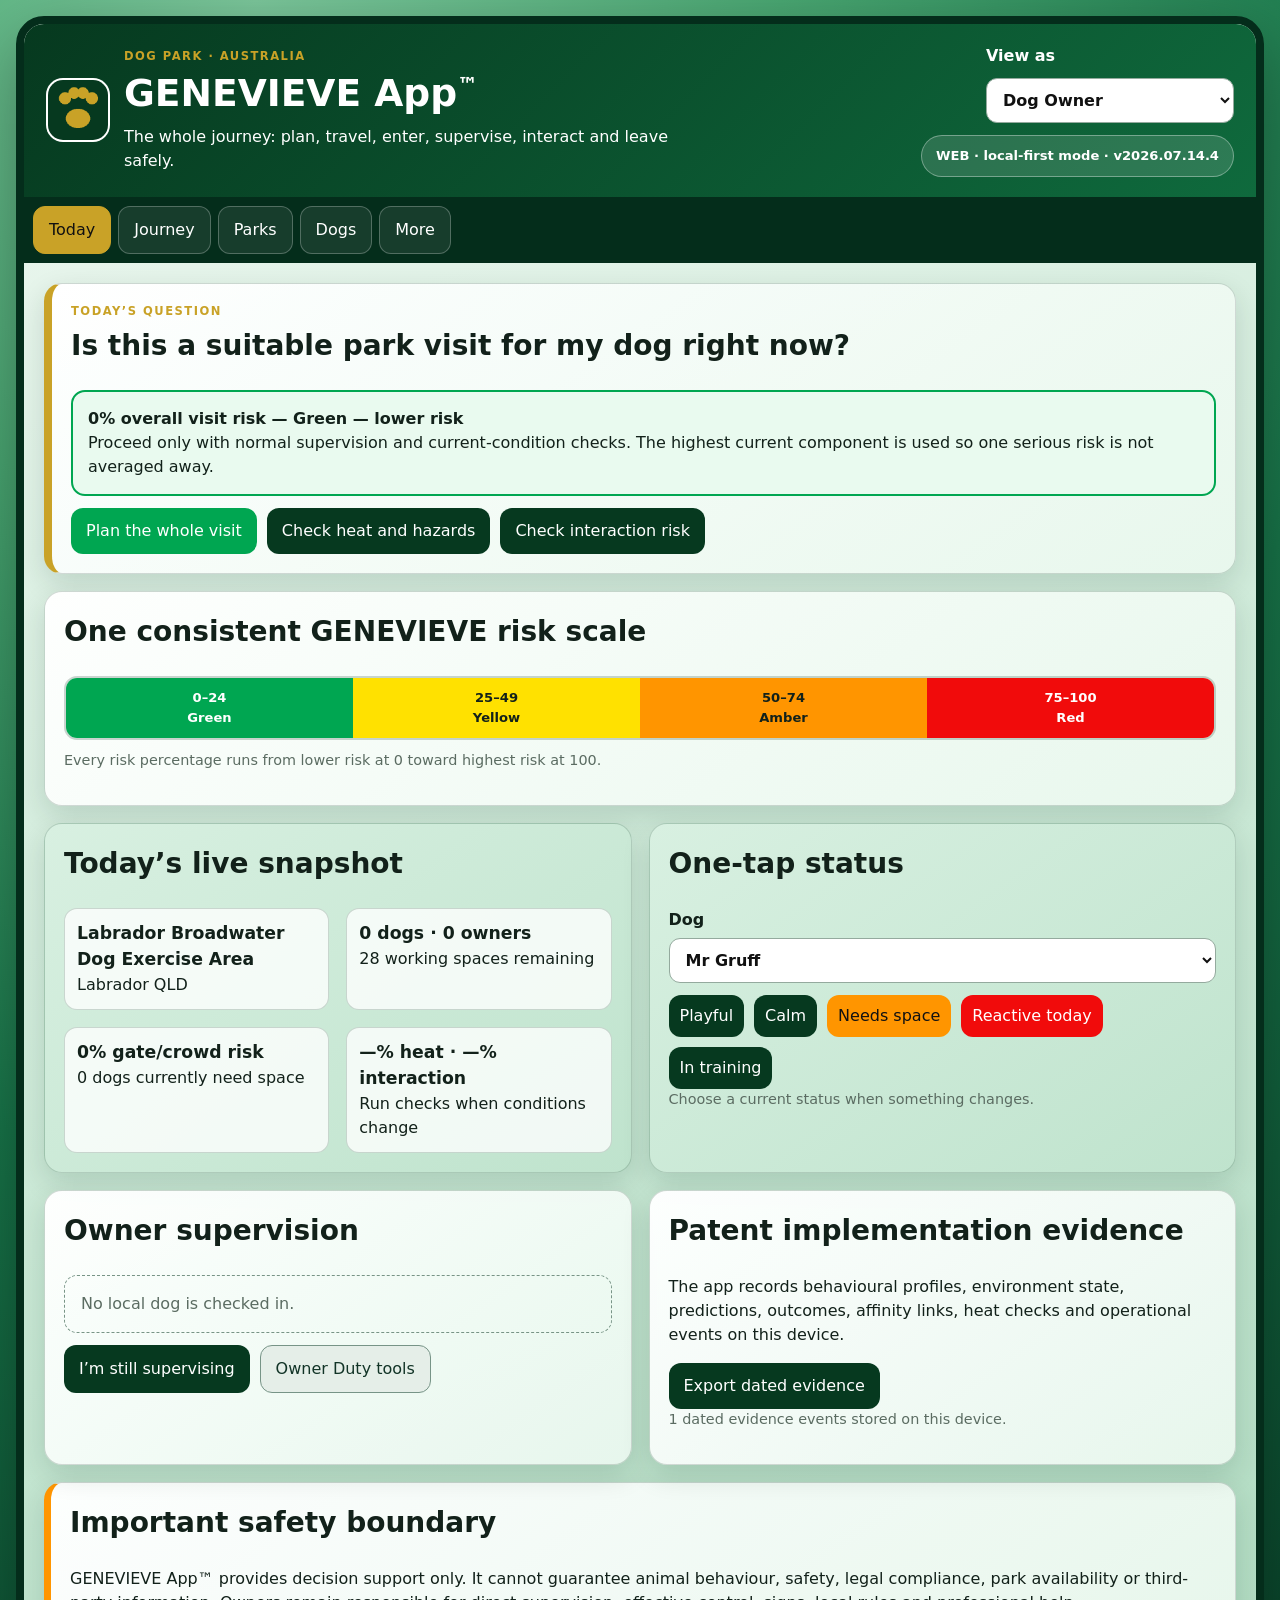
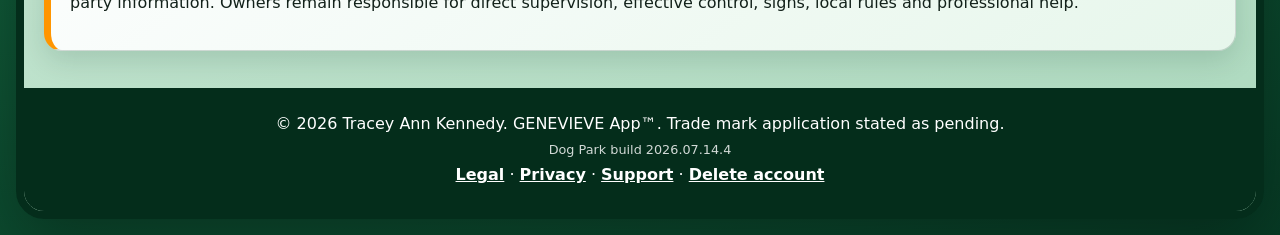
==== GENEVIEVE_DOG_PARK_READY_TO_DEPLOY_2026-07-14_V4/index.html @ f62b9184 "Add files via upload" ====
<!doctype html>
<html lang="en-AU">
<head>
  <meta charset="utf-8">
  <meta name="viewport" content="width=device-width,initial-scale=1,viewport-fit=cover">
  <meta name="theme-color" content="#06391f">
  <meta name="description" content="GENEVIEVE App™ Dog Park helps owners plan the whole park journey, manage dog profiles, assess heat and interaction risk, supervise visits, report hazards and access owner or park-operator tools.">
  <title>GENEVIEVE App™ Dog Park</title>
  <link rel="icon" href="./assets/app-icon-192.png">
  <link rel="apple-touch-icon" href="./assets/app-icon-192.png">
  <link rel="manifest" href="./manifest.webmanifest?v=20260714.4">
  <link rel="stylesheet" href="./styles.css?v=20260714.4">
  <script src="./config.js?v=20260714.4"></script>
  <script src="./logic.js?v=20260714.4"></script>
</head>
<body>
<a class="skip-link" href="#main">Skip to content</a>
<div class="app-shell">
  <header class="topbar">
    <div class="brand-row">
      <img src="./assets/app-icon-192.png" alt="Dog Park utility icon" class="app-icon">
      <div>
        <p class="eyebrow">DOG PARK · AUSTRALIA</p>
        <h1>GENEVIEVE App<span class="tm">™</span></h1>
        <p>The whole journey: plan, travel, enter, supervise, interact and leave safely.</p>
      </div>
    </div>
    <div class="header-tools">
      <label class="role-label">View as
        <select id="roleSelect" aria-label="Choose app role">
          <option value="owner">Dog Owner</option>
          <option value="visitor">Park Visitor</option>
          <option value="superintendent">Park Superintendent</option>
          <option value="responder">Authorised Responder</option>
          <option value="admin">System Administrator</option>
        </select>
      </label>
      <div id="modePill" class="status-pill">Loading deployment mode…</div>
    </div>
  </header>

  <nav class="main-tabs" aria-label="Main navigation">
    <button class="active" data-go="today" data-main="today">Today</button>
    <button data-go="before-leaving" data-main="journey">Journey</button>
    <button data-go="park-search" data-main="parks">Parks</button>
    <button data-go="dog-list" data-main="dogs">Dogs</button>
    <button data-go="more" data-main="more">More</button>
  </nav>

  <main id="main">
    <section id="today" class="screen active" data-group="today">
      <section class="hero card">
        <p class="eyebrow">TODAY’S QUESTION</p>
        <h2>Is this a suitable park visit for my dog right now?</h2>
        <div id="todayAnswer" class="answer yellow"><b>Checks needed.</b><br>Choose a dog and park, then run the heat and interaction checks.</div>
        <div class="button-row">
          <button data-go="before-leaving" class="primary">Plan the whole visit</button>
          <button data-go="heat-hazards">Check heat and hazards</button>
          <button data-go="compatibility">Check interaction risk</button>
        </div>
      </section>
      <section class="risk-scale card" aria-label="GENEVIEVE risk scale">
        <h2>One consistent GENEVIEVE risk scale</h2>
        <div class="risk-scale-bar"><span class="green">0–24<br><b>Green</b></span><span class="yellow">25–49<br><b>Yellow</b></span><span class="amber">50–74<br><b>Amber</b></span><span class="red">75–100<br><b>Red</b></span></div>
        <p class="muted">Every risk percentage runs from lower risk at 0 toward highest risk at 100.</p>
      </section>
      <section class="grid two">
        <article class="card field-panel"><h2>Today’s live snapshot</h2><div id="snapshot"></div></article>
        <article class="card field-panel"><h2>One-tap status</h2>
          <label>Dog <select id="quickDogSelect"></select></label>
          <div class="button-row compact">
            <button data-quick-status="playful">Playful</button><button data-quick-status="calm">Calm</button><button class="amber" data-quick-status="needs-space">Needs space</button><button class="danger" data-quick-status="reactive">Reactive today</button><button data-quick-status="training">In training</button>
          </div>
          <p id="quickStatusMessage" class="muted">Choose a current status when something changes.</p>
        </article>
      </section>
      <section class="grid two">
        <article class="card"><h2>Owner supervision</h2><div id="todayOwnerDuty"></div><div class="button-row"><button id="todayStillSupervising">I’m still supervising</button><button data-go="owner-duty" class="secondary">Owner Duty tools</button></div></article>
        <article class="card"><h2>Patent implementation evidence</h2><p>The app records behavioural profiles, environment state, predictions, outcomes, affinity links, heat checks and operational events on this device.</p><button id="exportEvidence">Export dated evidence</button><p id="evidenceCount" class="muted"></p></article>
      </section>
      <section class="card warning-card"><h2>Important safety boundary</h2><p>GENEVIEVE App™ provides decision support only. It cannot guarantee animal behaviour, safety, legal compliance, park availability or third-party information. Owners remain responsible for direct supervision, effective control, signs, local rules and professional help.</p></section>
    </section>

    <section id="before-leaving" class="screen" data-group="journey">
      <section class="hero card"><p class="eyebrow">JOURNEY · STEP 1</p><h2>Before leaving home</h2><p>Check the dog, weather, park requirements, documents and supplies before the trip begins.</p></section>
      <section class="grid two">
        <form id="departureForm" class="card field-panel">
          <h2>Today’s plan</h2>
          <label>Dog <select name="dog"></select></label><label>Destination <select name="park"></select></label>
          <label>Current temperament <select name="temperament"><option value="playful">Happy and playful</option><option value="calm">Calm / gentle play</option><option value="needs-space">Needs space</option><option value="reactive">Reactive today</option><option value="unwell">Tired or not feeling right</option></select></label>
          <fieldset><legend>Supplies and checks</legend>
            <label class="toggle"><input type="checkbox" name="lead" checked> Lead packed and fitted</label><label class="toggle"><input type="checkbox" name="bags" checked> Waste bags packed</label><label class="toggle"><input type="checkbox" name="water"> Water packed</label><label class="toggle"><input type="checkbox" name="idTag" checked> ID tag and microchip contact details current</label><label class="toggle"><input type="checkbox" name="vaccination" checked> Vaccination/health requirements checked</label>
          </fieldset>
          <button class="primary" type="submit">Check my plan</button>
        </form>
        <article class="card"><h2>Ready-to-leave result</h2><div id="departureResult" class="answer yellow"><b>Not checked yet.</b><br>Complete the plan to receive one clear answer.</div><div id="departureNeeds" class="chips"></div><button data-go="route-arrival" class="primary">Continue to route and arrival</button></article>
      </section>
      <section class="card"><h2>Owner-only expiry reminders</h2><div id="documentReminders" class="grid three"></div></section>
    </section>

    <section id="route-arrival" class="screen" data-group="journey">
      <section class="hero card"><p class="eyebrow">JOURNEY · STEPS 2–6</p><h2>Drive, park, walk to the gate, enter and leave safely</h2></section>
      <section class="card journey-steps">
        <div class="step"><span>1</span><div><b>Navigate to the correct parking and entrance</b><p>Show accessible parking, caravan access and the correct dog-area gate.</p></div></div>
        <div class="step"><span>2</span><div><b>Lead on before the dog leaves the vehicle</b><p>The car park and access path are not automatically off-leash areas.</p></div></div>
        <div class="step"><span>3</span><div><b>Walk on lead to the signed off-leash boundary</b><p>Keep control around vehicles, children, bikes and other dogs.</p></div></div>
        <div class="step"><span>4</span><div><b>Assess the gate before release</b><p>Wait back if crowded. Use the double-gate space correctly and confirm recall.</p></div></div>
        <div class="step"><span>5</span><div><b>Supervise inside the park</b><p>Remain close enough to see, reach and control your dog.</p></div></div>
        <div class="step"><span>6</span><div><b>Lead on before leaving the boundary</b><p>Check out and return to the vehicle under control.</p></div></div>
      </section>
      <section class="grid two">
        <article class="card"><h2>Selected route</h2><div id="routeCard"></div><div class="button-row"><a id="directionsLink" class="button-link" target="_blank" rel="noopener">Open directions</a><button data-go="checkin">Open gate checklist</button></div></article>
        <form id="arrivalForm" class="card field-panel"><h2>Arrival checklist</h2><label class="toggle"><input type="checkbox" name="leadFromCar"> Lead fitted before leaving vehicle</label><label class="toggle"><input type="checkbox" name="pathControlled"> Dog controlled on path to gate</label><label class="toggle"><input type="checkbox" name="gateAssessed"> Gate and current park conditions assessed</label><label class="toggle"><input type="checkbox" name="innerGateSecure"> Inner gate secure before release</label><button class="primary" type="submit">Save arrival check</button><div id="arrivalResult" class="answer yellow">Arrival checks not saved.</div></form>
      </section>
    </section>

    <section id="checkin" class="screen" data-group="journey">
      <section class="hero card"><p class="eyebrow">CHECK IN</p><h2>Record arrival, current status, privacy and supervision agreement</h2></section>
      <section class="grid two">
        <form id="checkinForm" class="card field-panel">
          <label>Dog <select name="dog"></select></label><label>Park <select name="park"></select></label><label>Current status <select name="status"><option value="playful">Playful</option><option value="calm">Calm</option><option value="needs-space">Needs space</option><option value="reactive">Reactive today</option><option value="training">In training</option></select></label>
          <label class="toggle"><input type="checkbox" name="leadAgreement" required> Dog remained on lead from vehicle to signed off-leash entry</label><label class="toggle"><input type="checkbox" name="gateAgreement" required> Gate and current conditions were assessed</label><label class="toggle"><input type="checkbox" name="supervisionAgreement" required> I will remain close enough to supervise and control my dog</label>
          <label class="toggle"><input type="checkbox" name="needsSpace"> Needs space today</label><label class="toggle"><input type="checkbox" name="onLead"> Remaining on lead inside park</label><label class="toggle"><input type="checkbox" name="training"> In training</label><label class="toggle"><input type="checkbox" name="incognito"> Incognito — hide from best-mate alerts</label>
          <button class="primary" type="submit">Check in</button>
        </form>
        <article class="card"><h2>Current check-ins</h2><div id="checkinList"></div></article>
      </section>
    </section>

    <section id="park-search" class="screen" data-group="parks">
      <section class="hero card"><p class="eyebrow">AUSTRALIA-WIDE PARK SEARCH</p><h2>Find a park or dog beach that suits today’s needs</h2><p>Filters are alphabetical and collapsible to reduce sensory overload.</p></section>
      <section class="grid two">
        <form id="parkFilterForm" class="card field-panel"><label>Search location or feature <input name="query" placeholder="Gold Coast, fenced, quiet, beach"></label><details open><summary>Choose needs A–Z</summary><div id="parkNeedControls" class="filter-checks"></div></details><div class="button-row"><button class="primary" type="submit">Find matches</button><button class="secondary" type="reset">Clear for new destination</button></div></form>
        <article class="card"><h2>Best current matches</h2><div id="parkList"></div></article>
      </section>
    </section>

    <section id="park-details" class="screen" data-group="parks">
      <section class="hero card"><p class="eyebrow">PARK DETAILS</p><h2 id="parkDetailsTitle">Selected park</h2><p>Official details, community reports and dog-specific decision support stay clearly separated.</p></section>
      <div id="parkDetailsBody"></div>
    </section>

    <section id="live-park" class="screen" data-group="parks">
      <section class="hero card"><p class="eyebrow">LIVE ENVIRONMENT STATE</p><h2>What is happening at the selected park now?</h2></section>
      <div id="liveParkStats" class="grid four"></div>
      <section class="grid two"><article class="card"><h2>Current behaviour mix</h2><div id="behaviourMix"></div><p class="muted">These are owner-selected current states, not permanent labels.</p></article><article class="card"><h2>Current alerts</h2><div id="liveParkAlerts"></div></article></section>
    </section>

    <section id="beaches" class="screen" data-group="parks">
      <section class="hero card"><p class="eyebrow">DOG BEACHES</p><h2>Check boundaries, hours, tide, surf, heat and facilities</h2></section>
      <section class="grid two"><form id="beachFilterForm" class="card field-panel"><label>Location <input name="location" value="Gold Coast"></label><label>Beach type <select name="type"><option value="">Any</option><option value="off-leash">Off-leash</option><option value="on-leash">On-leash</option><option value="time-restricted">Time restricted</option></select></label><button type="submit">Search beaches</button></form><article class="card"><h2>Beach matches</h2><div id="beachResults"></div></article></section>
    </section>

    <section id="dog-list" class="screen" data-group="dogs">
      <section class="hero card"><p class="eyebrow">DOGS</p><h2>Owner-controlled public, behavioural and emergency profiles</h2></section>
      <section class="grid two"><form id="dogForm" class="card field-panel"><h2>Add or update a dog</h2><input type="hidden" name="id"><label>Name <input name="name" required maxlength="60"></label><label>Date of birth <input name="dob" type="date"></label><label>Breed / description <input name="breed" maxlength="80"></label><label>Life stage <select name="lifeStage"><option value="puppy">Puppy</option><option value="adolescent">Adolescent</option><option value="adult" selected>Adult</option><option value="senior">Senior</option></select></label><label>Public status note <input name="publicNote" maxlength="160" placeholder="Ask owner before approach"></label><label>Triggers / needs <textarea name="notes" maxlength="600"></textarea></label><div class="range-grid"><label>Sociability <input name="sociability" type="range" min="0" max="10" value="7"><output>7</output></label><label>Reactivity <input name="reactivity" type="range" min="0" max="10" value="3"><output>3</output></label><label>Energy <input name="energy" type="range" min="0" max="10" value="6"><output>6</output></label><label>Play intensity <input name="playIntensity" type="range" min="0" max="10" value="6"><output>6</output></label><label>Tolerance <input name="tolerance" type="range" min="0" max="10" value="7"><output>7</output></label><label>Resource sharing <input name="resourceSharing" type="range" min="0" max="10" value="6"><output>6</output></label><label>Vulnerability <input name="vulnerability" type="range" min="0" max="10" value="3"><output>3</output></label></div><details><summary>Restricted emergency information</summary><label>Microchip number <input name="microchip"></label><label>Weight kg <input name="weight" type="number" min="0" step="0.1"></label><label>Allergies / medication <textarea name="medical"></textarea></label><label>Veterinarian <input name="vet"></label><label>Emergency contact <input name="emergencyContact"></label><label>Vaccination status <select name="vaccinationStatus"><option value="not-recorded">Not recorded</option><option value="controlled-only">Controlled socialisation only</option><option value="public-cleared">Cleared for public dog environments</option></select></label><label>Registration expiry <input name="registrationExpiry" type="date"></label><label>Vaccination due <input name="vaccinationDue" type="date"></label><label>Flea/tick due <input name="fleaTickDue" type="date"></label><label>Medication review due <input name="medicationDue" type="date"></label></details><div class="button-row"><button class="primary" type="submit">Save dog</button><button type="reset" class="secondary">Clear form</button></div></form><article class="card"><h2>Saved dog profiles</h2><div id="dogList"></div></article></section>
    </section>

    <section id="dog-profile" class="screen" data-group="dogs"><section class="hero card"><p class="eyebrow">DOG PROFILE</p><h2 id="dogProfileTitle">Dog profile</h2></section><div id="dogProfileBody"></div></section>

    <section id="puppy" class="screen" data-group="dogs">
      <section class="hero card"><p class="eyebrow">PUPPY & YOUNG-DOG SOCIALISATION</p><h2>Build positive experiences without assuming an ordinary dog park is suitable</h2></section>
      <section class="grid two"><form id="puppyForm" class="card field-panel"><label>Dog <select name="dog"></select></label><label>Veterinary / vaccination clearance <select name="clearance"><option value="none">Not cleared for public dog parks</option><option value="controlled">Controlled puppy class or playdate only</option><option value="public">Public dog environments cleared</option></select></label><label>Proposed setting <select name="setting"><option value="puppy-class">Puppy preschool</option><option value="calm-playdate">Calm private playdate</option><option value="quiet-enclosed">Quiet enclosed area</option><option value="busy-dog-park">Busy public dog park</option></select></label><label>Other dog type <select name="mentor"><option value="calm-adult">Calm vaccinated adult mentor</option><option value="similar-puppy">Similar-energy puppy</option><option value="high-energy-adult">High-energy adult</option><option value="unknown-group">Unknown mixed group</option></select></label><button class="primary" type="submit">Assess socialisation plan</button></form><article class="card"><h2>Result</h2><div id="puppyResult" class="answer yellow">Choose a dog and plan.</div><h3>Positive experiences</h3><div class="chips"><span class="chip">friendly people</span><span class="chip">calm healthy dogs</span><span class="chip">surfaces and sounds</span><span class="chip">short car trips</span><span class="chip">handling and grooming</span><span class="chip">rest and safe retreat</span></div></article></section>
    </section>

    <section id="compatibility" class="screen" data-group="dogs">
      <section class="hero card"><p class="eyebrow">PAIR & GROUP INTERACTION RISK</p><h2>How risky is this interaction under current conditions?</h2></section>
      <section class="risk-scale card"><div class="risk-scale-bar"><span class="green">0–24<br><b>Green</b></span><span class="yellow">25–49<br><b>Yellow</b></span><span class="amber">50–74<br><b>Amber</b></span><span class="red">75–100<br><b>Red</b></span></div></section>
      <section class="grid two"><form id="compatibilityForm" class="card field-panel"><label>First dog <select name="dogA"></select></label><label>Second dog <select name="dogB"></select></label><label>Park <select name="park"></select></label><label>Current dogs in park <input name="population" type="number" min="0" max="300" value="10"></label><label>Observed group energy <select name="groupEnergy"><option value="3">Calm</option><option value="5" selected>Mixed</option><option value="8">High energy</option></select></label><button class="primary" type="submit">Calculate interaction risk</button></form><article class="card"><h2>Result</h2><div id="compatibilityResult" class="answer yellow">Choose two different dogs.</div></article></section>
      <section class="card"><h2>Record observed outcome</h2><form id="outcomeForm" class="inline-form"><label>Prediction <select name="prediction"></select></label><label>Outcome <select name="outcome"><option value="positive">Positive</option><option value="neutral">Neutral</option><option value="stressful">Stressful</option><option value="conflict">Conflict / unsafe</option></select></label><label>Private note <input name="note" maxlength="300"></label><button type="submit">Save outcome</button></form></section>
    </section>

    <section id="companions" class="screen" data-group="dogs"><section class="hero card"><p class="eyebrow">PROSPECTIVE COMPANION DISCOVERY</p><h2>Rank possible companions before the dogs have met</h2></section><section class="grid two"><form id="recommendationForm" class="card field-panel"><label>Dog <select name="dog"></select></label><label>Park <select name="park"></select></label><button type="submit">Rank possible companions</button></form><article class="card"><h2>Ranked results</h2><div id="recommendationList"></div></article></section></section>

    <section id="best-mates" class="screen" data-group="dogs"><section class="hero card"><p class="eyebrow">SOCIAL AFFINITY GRAPH</p><h2>Best mates and preferred-park alerts</h2></section><section class="grid two"><form id="affinityForm" class="card field-panel"><label>Your dog <select name="fromDog"></select></label><label>Linked dog <select name="toDog"></select></label><label>Mode <select name="mode"><option value="mutual">Mutual — reciprocal consent required</option><option value="one_way">One-way — subject to privacy settings</option></select></label><label>Preferred park <select name="park"></select></label><button type="submit">Create relationship</button></form><article class="card"><h2>Saved relationships</h2><div id="affinityList"></div></article></section><section class="card"><h2>Location alert check</h2><form id="alertCheckForm" class="inline-form"><label>Park <select name="park"></select></label><button type="submit">Check visible best mates</button></form><div id="affinityAlerts"></div></section></section>

    <section id="owner-duty" class="screen" data-group="more">
      <section class="hero card"><p class="eyebrow">OWNER SUPERVISION</p><h2>No unattended dogs and no drop-off dog park</h2></section>
      <section class="grid two"><article class="card field-panel"><h2>Supervision confirmation</h2><div id="ownerDutyList"></div><button id="confirmAllSupervision">Confirm all my active dogs</button></article><form id="unattendedForm" class="card"><h2>Report an unattended dog</h2><label>Park <select name="park"></select></label><label>Dog description <input name="description" required></label><label>Owner location <select name="ownerLocation"><option value="unknown">Unknown</option><option value="carpark">In car park</option><option value="cafe">Went to café/pub</option><option value="left">Left area</option></select></label><label>Concern <textarea name="concern" required></textarea></label><button class="danger" type="submit">Create supervision alert</button></form></section><section class="card"><h2>Open supervision alerts</h2><div id="unattendedReports"></div></section>
    </section>

    <section id="etiquette" class="screen" data-group="more">
      <section class="hero card"><p class="eyebrow">PARK ETIQUETTE</p><h2>Turn body-language signs into an immediate action</h2></section>
      <section class="grid two"><form id="etiquetteForm" class="card field-panel"><fieldset><legend>What do you see?</legend><div id="etiquetteSignals" class="filter-checks"></div></fieldset><button type="submit">Assess and suggest a break</button></form><article class="card"><h2>Prompt</h2><div id="etiquetteResult" class="answer green"><b>No stress signals selected.</b><br>Continue calm supervision and regular sniff/rest breaks.</div><div class="button-row compact"><button data-break-action="Move to shade">Move to shade</button><button data-break-action="Water break">Water break</button><button data-break-action="Leash and reset">Leash and reset</button><button data-break-action="Quiet area">Quiet area</button><button class="danger" data-break-action="Leave park">Leave park</button></div></article></section>
    </section>

    <section id="heat-hazards" class="screen" data-group="more">
      <section class="hero card"><p class="eyebrow">HEAT, WEATHER & HAZARDS</p><h2>Is it too hot or unsafe for my dog today?</h2></section>
      <section class="grid two"><form id="heatCheckForm" class="card field-panel"><label>Dog <select name="dog"></select></label><label>Park <select name="park"></select></label><label>Apparent / feels-like temperature °C <input name="apparentTemperature" type="number" min="-10" max="60" step="0.1" value="28"></label><label>Humidity % <input name="humidity" type="number" min="0" max="100" value="55"></label><label>UV index <input name="uvIndex" type="number" min="0" max="20" step="0.1" value="5"></label><label class="toggle"><input type="checkbox" name="directSun"> Direct sun</label><label class="toggle"><input type="checkbox" name="shadeAvailable" checked> Reliable shade</label><label class="toggle"><input type="checkbox" name="waterAvailable" checked> Cool fresh water</label><label class="toggle"><input type="checkbox" name="hotSurface"> Hot asphalt, concrete or sand</label><label class="toggle"><input type="checkbox" name="vulnerableDog"> Young, older, unwell, flat-faced or heat-vulnerable dog</label><div class="button-row"><button class="primary" type="submit">Calculate heat risk</button><button id="useCurrentWeather" type="button" class="secondary">Use my current weather</button></div></form><article class="card"><h2>Heat result</h2><div id="weatherStatus" class="answer yellow"><b>Manual entry ready.</b><br>Location stays off until enabled in Settings.</div><div id="heatResult" class="answer yellow"><b>No result yet.</b></div><h3>Active local hazard reports</h3><div id="hazardList"></div></article></section>
      <section class="grid two"><form id="hazardForm" class="card"><h2>Report a park hazard</h2><label>Park <select name="park"></select></label><label>Hazard <select name="type"><option>Snake sighting</option><option>Paralysis ticks</option><option>Blue-green algae</option><option>Broken fence or gate</option><option>Glass or sharp object</option><option>1080 bait warning</option><option>Flood or storm damage</option><option>No water</option><option>Unsafe structure</option></select></label><label>Risk level <select name="risk"><option value="25">Yellow</option><option value="55">Amber</option><option value="80">Red</option></select></label><label>Details <textarea name="details" required></textarea></label><button class="amber" type="submit">Save hazard report</button></form><article class="card"><h2>Recent heat checks</h2><div id="heatHistory"></div></article></section>
    </section>

    <section id="travel" class="screen" data-group="more"><section class="hero card"><p class="eyebrow">GREY NOMAD & TRIP PLANNER</p><h2>Plan a lower-stress dog-friendly trip anywhere in Australia</h2></section><section class="grid two"><form id="tripForm" class="card field-panel"><label>From <input name="from" value="Gold Coast QLD"></label><label>To <input name="to" value="Sydney NSW"></label><fieldset><legend>Needs</legend><div id="tripNeeds" class="filter-checks"></div></fieldset><button type="submit">Build route plan</button></form><article class="card"><h2>Suggested route</h2><div id="tripResult"></div></article></section></section>

    <section id="emergency" class="screen" data-group="more"><section class="hero card danger-card"><p class="eyebrow">ONE-TAP HELP</p><h2>Emergency readiness</h2></section><section class="grid three"><article class="card"><h2>Restricted medical summary</h2><label>Dog <select id="emergencyDogSelect"></select></label><button id="showEmergencySummary" class="danger">Show summary</button><div id="emergencySummary"></div></article><article class="card"><h2>Nearest veterinarian</h2><label>Location <input id="vetLocation" value="Gold Coast QLD"></label><a id="vetSearchLink" class="button-link" target="_blank" rel="noopener">Find emergency vet</a></article><article class="card"><h2>I’m here alone</h2><label>Check-in time <select id="aloneTimerMinutes"><option value="15">15 minutes</option><option value="30">30 minutes</option><option value="60">60 minutes</option></select></label><button id="startAloneTimer">Start safety timer</button><button id="cancelAloneTimer" class="secondary">Cancel timer</button><p id="aloneTimerStatus" class="muted"></p></article></section></section>

    <section id="lost-found" class="screen" data-group="more"><section class="hero card"><p class="eyebrow">LOST & FOUND</p><h2>Create a local record and escalation plan</h2></section><section class="grid two"><form id="lostFoundForm" class="card field-panel"><label>Type <select name="type"><option value="lost">Lost dog</option><option value="found">Found dog</option><option value="sighted">Sighted dog</option></select></label><label>Description <input name="description" required></label><label>Location <input name="location" required></label><label>Urgency <select name="urgency"><option value="watch">Watch</option><option value="urgent">Urgent search</option><option value="danger">Immediate danger</option></select></label><label>Contact note <input name="contact"></label><button class="danger" type="submit">Create alert record</button></form><article class="card"><h2>Current records</h2><div id="lostFoundList"></div></article></section></section>

    <section id="incident" class="screen" data-group="more"><section class="hero card"><p class="eyebrow">INCIDENT & NEAR MISS</p><h2>Record what happened without deciding liability</h2></section><section class="grid two"><form id="incidentForm" class="card field-panel"><label>Park <select name="park"></select></label><label>Type <select name="type"><option>Dog fight</option><option>Bite</option><option>Child safety concern</option><option>Bike or skateboard conflict</option><option>Broken gate or fence</option><option>No water</option><option>Lighting fault</option><option>Unsafe structure</option><option>Near miss</option></select></label><label>Severity <select name="severity"><option value="30">Yellow — monitor</option><option value="60">Amber — urgent</option><option value="85">Red — emergency</option></select></label><label>Details <textarea name="details" required></textarea></label><label>Witness/contact notes <textarea name="witness"></textarea></label><button class="amber" type="submit">Save incident record</button></form><article class="card"><h2>Incident history</h2><div id="incidentList"></div></article></section></section>

    <section id="notices" class="screen" data-group="more"><section class="hero card"><p class="eyebrow">COUNCIL & OPERATOR NOTICES</p><h2>Verified closures, maintenance and rule changes</h2></section><div id="noticeList" class="grid two"></div></section>

    <section id="roles" class="screen" data-group="more"><section class="hero card"><p class="eyebrow">ROLE-BASED ACCESS</p><h2>People see only what they need</h2></section><section class="grid three"><article class="card role owner"><h2>Dog Owner</h2><p>Own profiles, check-ins, privacy, relationships, outcomes, documents and payments.</p></article><article class="card role"><h2>Park Visitor</h2><p>Public park details, anonymous live state, public dog notes, rules and alerts.</p></article><article class="card role operator"><h2>Park Superintendent</h2><p>Facilities, maintenance, verified notices, capacity, incident triage and anonymous trends.</p></article><article class="card role responder"><h2>Authorised Responder</h2><p>Restricted emergency information only where appropriate and auditable.</p></article><article class="card role admin"><h2>System Administrator</h2><p>Technical service health and account support without unnecessary medical browsing.</p></article></section></section>

    <section id="superintendent" class="screen" data-group="more" data-role="superintendent,admin"><section class="hero card"><p class="eyebrow">PARK SUPERINTENDENT / COUNCIL OPERATOR</p><h2>Operate the park without exposing private owner data</h2></section><div id="superStats" class="grid four"></div><section class="grid two"><form id="maintenanceForm" class="card field-panel"><h2>Add maintenance task</h2><label>Park <select name="park"></select></label><label>Facility <select name="facility"><option>Gate or latch</option><option>Fence</option><option>Water bowl</option><option>Lighting</option><option>Shade</option><option>Bins</option><option>Path/access</option><option>Structure</option></select></label><label>Priority <select name="priority"><option value="yellow">Yellow</option><option value="amber">Amber</option><option value="red">Red</option></select></label><label>Task <textarea name="task" required></textarea></label><button type="submit">Assign task</button><h3>Maintenance queue</h3><div id="maintenanceList"></div></form><form id="noticeForm" class="card"><h2>Create verified public notice</h2><label>Park <select name="park"></select></label><label>Title <input name="title" required></label><label>Details <textarea name="details" required></textarea></label><label>Expires <input name="expires" type="datetime-local"></label><button class="amber" type="submit">Publish notice locally</button><h3>Safety and trend view</h3><div id="superTrends"></div></form></section></section>

    <section id="notifications" class="screen" data-group="more"><section class="hero card"><p class="eyebrow">ALERT PREFERENCES</p><h2>Only the alerts each owner chooses</h2></section><form id="notificationForm" class="card grid two"><div id="notificationControls"></div><div><label>Quiet hours start <input name="quietStart" type="time"></label><label>Quiet hours end <input name="quietEnd" type="time"></label><label>Location detail <select name="locationDetail"><option value="park">Park name only</option><option value="approximate">Approximate area</option><option value="off">Off</option></select></label><button type="submit">Save notification settings</button></div></form></section>

    <section id="membership" class="screen" data-group="more"><section class="hero card"><p class="eyebrow">MEMBERSHIP</p><h2>One membership group, four approved products</h2><p id="billingChannelMessage"></p></section><section class="card disclosure"><b>Trial and renewal disclosure</b><p>30 days free for eligible new subscribers. Then the selected price is charged every month or year and the subscription automatically renews until cancelled. Cancel before the trial ends to avoid the first charge. Deleting the app does not cancel the subscription. Manage or cancel through the same store or payment provider used to subscribe.</p><p>Nothing excludes rights that cannot lawfully be excluded under the Australian Consumer Law.</p></section><div id="planList" class="pricing-grid"></div><section class="card"><div class="legal-links"><a href="./legal/subscription-terms.html">Subscription Terms</a><a href="./legal/refund-cancellation-policy.html">Refund & Cancellation</a><a href="./legal/terms-of-use.html">Terms of Use</a><a href="./legal/privacy-policy.html">Privacy Policy</a></div><button id="restorePurchases" class="secondary">Restore store purchases</button><div id="billingResult" class="answer yellow">No purchase action yet.</div></section></section>

    <section id="settings" class="screen" data-group="more"><section class="hero card"><p class="eyebrow">PRIVACY & OWNER CONTROL</p><h2>Choose the level of participation</h2></section><section class="grid two"><form id="privacyForm" class="card field-panel"><h2>Privacy controls</h2><div id="privacyControls"></div><button type="submit">Save privacy settings</button></form><article class="card"><h2>Comfort and access</h2><label class="toggle"><input id="reducedMotion" type="checkbox"> Reduce motion</label><label class="toggle"><input id="largeText" type="checkbox"> Larger text</label><label class="toggle"><input id="highContrast" type="checkbox"> Higher contrast</label><h2>Your data</h2><button id="exportAllData">Export my local data</button><button id="deleteAllData" class="danger">Delete all local app data</button><p class="muted">Deleting local data does not cancel Apple, Google Play or Stripe subscriptions.</p></article></section></section>

    <section id="legal" class="screen" data-group="more"><section class="hero card"><p class="eyebrow">LEGAL CENTRE</p><h2>Public policies and safety boundaries</h2></section><section class="grid two"><article class="card"><div class="legal-links stacked"><a href="./legal/">Legal centre</a><a href="./legal/privacy-policy.html">Privacy Policy</a><a href="./legal/terms-of-use.html">Terms of Use</a><a href="./legal/safety-disclaimer.html">Safety Disclaimer</a><a href="./legal/subscription-terms.html">Subscription Terms</a><a href="./legal/refund-cancellation-policy.html">Refund & Cancellation</a><a href="./legal/account-deletion.html">Account & Data Deletion</a><a href="./legal/community-guidelines.html">Community Guidelines</a><a href="./legal/support.html">Support</a><a href="./legal/ip-notice.html">Intellectual Property Notice</a></div></article><article class="card warning-card"><h2>Permanent safety wording</h2><p>GENEVIEVE App™ supports decisions; it does not guarantee behaviour, safety, availability, legal compliance or third-party data accuracy. Owners remain responsible for supervision, effective control, signs, rules and professional help.</p></article></section></section>

    <section id="data" class="screen" data-group="more"><section class="hero card"><p class="eyebrow">DATA & ACCOUNT</p><h2>Access, correct, export or delete</h2></section><section class="grid three"><article class="card"><h2>Export</h2><p>Dog profiles, owner inputs, trips, relationships and evidence history.</p><button id="dataExportButton">Export data</button></article><article class="card"><h2>Correct</h2><p>Update behavioural values and challenge inferred observations.</p><button data-go="dog-list">Review profiles</button></article><article class="card danger-card"><h2>Delete</h2><p>Delete local data now and use the public deletion page for a production account request.</p><button id="dataDeleteButton" class="danger">Delete local data</button><a class="button-link secondary-link" href="./legal/account-deletion.html">Open deletion page</a></article></section></section>

    <section id="launch" class="screen" data-group="more"><section class="hero card"><p class="eyebrow">DEPLOYMENT GATE</p><h2>Check the public launch configuration</h2><p>This checker refuses to mark missing domain, contact, backend or payment facts as complete.</p></section><section class="card"><button id="runLaunchCheck" class="primary">Run launch check</button><div id="launchResults"></div></section><section class="grid two"><article class="card"><h2>Public URLs</h2><div id="publicUrlList"></div></article><article class="card"><h2>Build facts</h2><ul class="checklist"><li>Root index.html</li><li>No npm or build step</li><li>Vercel configuration</li><li>GitHub Pages workflow</li><li>PWA manifest and service worker</li><li>404 page</li><li>Channel-safe payment router</li><li>31 restored functional screens</li><li>Consistent risk scale</li><li>Owner and superintendent roles</li></ul></article></section></section>

    <section id="more" class="screen" data-group="more">
      <section class="hero card"><p class="eyebrow">MORE</p><h2>All restored Dog Park functions</h2><p>The five main buttons stay simple. Less-used functions live here instead of crowding the screen.</p></section>
      <section class="card role-switch-card">
        <div>
          <p class="eyebrow">APP VIEW</p>
          <h2>Choose the section you need</h2>
          <p id="roleHelp" class="muted">Dog Owner view is active.</p>
        </div>
        <label>View as
          <select id="mobileRoleSelect" aria-label="Choose app role on mobile">
            <option value="owner">Dog Owner</option>
            <option value="visitor">Park Visitor</option>
            <option value="superintendent">Park Superintendent</option>
            <option value="responder">Authorised Responder</option>
            <option value="admin">System Administrator</option>
          </select>
        </label>
        <p class="small muted"><b>Prototype note:</b> this selector changes the local demonstration view. A public production service must secure operator and responder access with verified accounts and server-side permissions.</p>
      </section>
      <section class="card update-card">
        <div><p class="eyebrow">APP VERSION</p><h2>Make sure the newest build is showing</h2><p>Installed build: <b>2026.07.14.4</b>. This refresh keeps your saved dog records but removes old GENEVIEVE App™ website cache files.</p></div>
        <button id="forceAppUpdate" type="button" class="secondary">Refresh latest app version</button>
        <p id="updateMessage" class="muted"></p>
      </section>
      <div class="page-grid">
        <button data-go="checkin"><b>Check In / Out</b><small>Lead, status, privacy and supervision</small></button><button data-go="owner-duty"><b>Owner Duty</b><small>Supervision confirmations and unattended dogs</small></button><button data-go="etiquette"><b>Park Etiquette</b><small>Body-language prompts and break actions</small></button><button data-go="heat-hazards"><b>Heat & Hazards</b><small>Weather, surfaces and local reports</small></button><button data-go="beaches"><b>Dog Beaches</b><small>Boundaries, hours, tide and facilities</small></button><button data-go="travel"><b>Trip Planner</b><small>Grey Nomad and dog-friendly routes</small></button><button data-go="puppy"><b>Puppy Socialisation</b><small>Controlled matching and clearance</small></button><button data-go="compatibility"><b>Compatibility</b><small>Pair and group interaction risk</small></button><button data-go="companions"><b>Find Companions</b><small>Prospective recommendations</small></button><button data-go="best-mates"><b>Best Mates</b><small>Affinity links and park alerts</small></button><button data-go="emergency"><b>Emergency</b><small>Medical summary, vet and safety timer</small></button><button data-go="lost-found"><b>Lost & Found</b><small>Local records and escalation plan</small></button><button data-go="incident"><b>Incident Report</b><small>Structured audit evidence</small></button><button data-go="notices"><b>Council Notices</b><small>Verified closures and maintenance</small></button><button data-go="roles"><b>Roles & Access</b><small>Owner, visitor, operator and responder</small></button><button data-go="superintendent" data-role-button="superintendent,admin"><b>Park Superintendent</b><small>Facilities, notices and trends</small><span class="role-lock-note">Choose Park Superintendent view to open</span></button><button data-go="notifications"><b>Notifications</b><small>Best mate, heat, hazard and document alerts</small></button><button data-go="membership"><b>Membership</b><small>Web, Apple and Google billing routes</small></button><button data-go="settings"><b>Settings & Privacy</b><small>Visibility, location and opt-outs</small></button><button data-go="legal"><b>Legal Centre</b><small>Terms, privacy, safety and refunds</small></button><button data-go="data"><b>Data & Account</b><small>Export, correction and deletion</small></button><button data-go="launch"><b>Launch Check</b><small>GitHub, Vercel and service readiness</small></button>
      </div>
    </section>
  </main>

  <footer><p>© 2026 Tracey Ann Kennedy. GENEVIEVE App™. Trade mark application stated as pending.</p><p class="build-marker">Dog Park build 2026.07.14.4</p><p><a href="./legal/">Legal</a> · <a href="./legal/privacy-policy.html">Privacy</a> · <a href="./legal/support.html">Support</a> · <a href="./legal/account-deletion.html">Delete account</a></p></footer>

  <nav class="bottom-nav" aria-label="Mobile navigation"><button class="active" data-go="today" data-main="today">Today</button><button data-go="before-leaving" data-main="journey">Journey</button><button data-go="park-search" data-main="parks">Parks</button><button data-go="dog-list" data-main="dogs">Dogs</button><button data-go="more" data-main="more">More</button></nav>
</div>
<script src="./native-billing-bridge.js?v=20260714.4"></script>
<script src="./backend.js?v=20260714.4"></script>
<script src="./app.js?v=20260714.4"></script>
</body>
</html>
---- GENEVIEVE_DOG_PARK_READY_TO_DEPLOY_2026-07-14_V4/styles.css ----
:root{
  --timber:#042d1b;--deep:#06391f;--elf:#0f6a3d;--field:#dcefe4;--field2:#eef8f1;
  --green:#00a651;--yellow:#ffe100;--amber:#ff9500;--red:#f10b0b;--gold:#c9a227;
  --ink:#12211a;--muted:#5b6c62;--line:rgba(4,45,27,.18);--white:#fff;--radius:18px;
  --shadow:0 10px 28px rgba(4,45,27,.14);--focus:#1d4ed8
}
*{box-sizing:border-box}html{scroll-behavior:smooth}body{margin:0;font-family:Inter,ui-sans-serif,system-ui,-apple-system,"Segoe UI",sans-serif;color:var(--ink);background:radial-gradient(circle at 20% 0,#7cc89c 0,#4aa873 25%,#18764a 55%,#073b25 100%);min-height:100vh;padding:16px;line-height:1.5}
body.large-text{font-size:118%}body.high-contrast{--field:#fff;--field2:#fff;--line:#000;--muted:#222}body.reduced-motion *{scroll-behavior:auto!important;transition:none!important;animation:none!important}
a{color:#075a34;font-weight:750}.skip-link{position:absolute;left:-9999px;top:0;background:#fff;color:#000;padding:12px;z-index:100}.skip-link:focus{left:8px;top:8px}
.app-shell{max-width:1260px;margin:auto;border:8px solid var(--timber);border-radius:28px;background:linear-gradient(160deg,var(--field2),#c9e8d5 55%,#acd9be);overflow:hidden;box-shadow:0 22px 70px rgba(0,0,0,.35)}
.topbar{display:flex;justify-content:space-between;gap:18px;align-items:center;padding:20px 22px;background:linear-gradient(135deg,var(--deep),var(--elf));color:#fff}.brand-row{display:flex;gap:14px;align-items:center}.app-icon{width:64px;height:64px;border-radius:17px;background:#fff;border:2px solid rgba(255,255,255,.65)}.header-tools{display:flex;gap:12px;align-items:center;flex-wrap:wrap;justify-content:flex-end}.role-label{margin:0;min-width:210px;color:#fff}.role-label select{margin-top:4px}.status-pill{background:rgba(255,255,255,.13);border:1px solid rgba(255,255,255,.35);border-radius:999px;padding:10px 14px;font-weight:800;font-size:.82rem}.eyebrow{letter-spacing:.13em;text-transform:uppercase;font-size:.72rem;font-weight:900;color:var(--gold);margin:0 0 5px}.topbar h1{margin:0 0 4px;font-size:clamp(1.5rem,4vw,2.35rem)}.topbar p{margin:0}.tm{font-size:.55em;vertical-align:super}
.main-tabs{display:flex;gap:7px;overflow-x:auto;background:var(--timber);padding:9px;position:sticky;top:0;z-index:30}.main-tabs button,.bottom-nav button{white-space:nowrap;border:1px solid rgba(255,255,255,.25);background:rgba(255,255,255,.08);color:#fff}.main-tabs button.active,.bottom-nav button.active{background:var(--gold);color:#111;border-color:var(--gold)}
main{padding:20px}.screen{display:none}.screen.active{display:block}.screen[hidden]{display:none!important}.card{background:linear-gradient(145deg,rgba(255,255,255,.97),rgba(232,247,237,.97));border:1px solid var(--line);border-radius:var(--radius);padding:19px;margin-bottom:17px;box-shadow:var(--shadow)}.hero{border-left:8px solid var(--gold)}.field-panel{background:linear-gradient(145deg,#d8f0e1,#bfe3cd)}.warning-card{border-left:7px solid var(--amber)}.danger-card{border-left:7px solid var(--red)}
h1,h2,h3,p{margin-top:0}h2{font-size:clamp(1.2rem,3vw,1.75rem)}h3{margin-bottom:.5rem}.grid{display:grid;gap:17px}.two{grid-template-columns:repeat(2,minmax(0,1fr))}.three{grid-template-columns:repeat(3,minmax(0,1fr))}.four{grid-template-columns:repeat(4,minmax(0,1fr))}
button,.button-link{cursor:pointer;border:0;border-radius:12px;padding:11px 15px;background:var(--deep);color:#fff;font-weight:850;min-height:44px;font:inherit;text-decoration:none;display:inline-flex;align-items:center;justify-content:center}button:hover,.button-link:hover{filter:brightness(1.08)}button:focus-visible,.button-link:focus-visible,input:focus-visible,select:focus-visible,textarea:focus-visible,summary:focus-visible{outline:3px solid var(--focus);outline-offset:2px}button.secondary,.secondary-link{background:#e5eee8;color:#123427;border:1px solid #779487}button.primary{background:var(--green)}button.danger{background:var(--red)}button.amber{background:var(--amber);color:#111}button[disabled]{opacity:.55;cursor:not-allowed}.button-row{display:flex;gap:10px;flex-wrap:wrap;margin-top:12px}.button-row.compact button{padding:9px 11px;min-height:40px}.inline-form{display:grid;grid-template-columns:repeat(auto-fit,minmax(180px,1fr));gap:12px;align-items:end}.pricing-grid{display:grid;grid-template-columns:repeat(4,minmax(0,1fr));gap:15px;margin-bottom:17px}
label{display:flex;flex-direction:column;gap:6px;font-weight:750;margin-bottom:12px}input,select,textarea{width:100%;padding:11px 12px;border-radius:11px;border:1px solid #94aa9e;background:#fff;color:#111;font:inherit}textarea{min-height:86px;resize:vertical}.toggle{flex-direction:row;align-items:flex-start;font-weight:650}.toggle input{width:auto;margin-top:.3rem}fieldset{border:1px solid var(--line);border-radius:14px;padding:12px;margin:0 0 14px}legend{font-weight:900;padding:0 6px}details{margin:10px 0}summary{font-weight:850;cursor:pointer}.range-grid{display:grid;grid-template-columns:repeat(2,minmax(0,1fr));gap:10px}.range-grid label{display:grid;grid-template-columns:1fr auto;align-items:center}.range-grid input{grid-column:1}.range-grid output{grid-column:2;grid-row:1/3;background:var(--deep);color:#fff;border-radius:999px;padding:4px 9px;min-width:40px;text-align:center}
.answer{padding:15px;border-radius:14px;border:2px solid var(--yellow);background:#fffce4;margin-bottom:12px}.answer.green{border-color:var(--green);background:#e9faef}.answer.yellow{border-color:#cba900;background:#fffce4}.answer.amber{border-color:var(--amber);background:#fff2df}.answer.red{border-color:var(--red);background:#fff0f0}.risk-scale-bar{display:grid;grid-template-columns:repeat(4,1fr);border-radius:13px;overflow:hidden;border:2px solid rgba(4,45,27,.2);margin:10px 0}.risk-scale-bar span{padding:10px;text-align:center;font-size:.82rem;font-weight:900}.risk-scale-bar .green{background:var(--green);color:#fff}.risk-scale-bar .yellow{background:var(--yellow)}.risk-scale-bar .amber{background:var(--amber)}.risk-scale-bar .red{background:var(--red);color:#fff}.risk-meter{height:14px;background:linear-gradient(90deg,var(--green) 0 25%,var(--yellow) 25% 50%,var(--amber) 50% 75%,var(--red) 75% 100%);border-radius:999px;position:relative;margin:12px 0}.risk-marker{position:absolute;top:-5px;width:5px;height:24px;background:#111;border-radius:3px;transform:translateX(-50%)}
.stat{padding:12px;border-radius:13px;background:rgba(255,255,255,.78);border:1px solid var(--line)}.stat b{display:block;font-size:1.08rem}.chips{display:flex;gap:7px;flex-wrap:wrap}.chip{background:#e6f3eb;border:1px solid var(--line);border-radius:999px;padding:5px 9px;font-size:.78rem;font-weight:750}.muted{color:var(--muted);font-size:.9rem}.small{font-size:.82rem}.checklist li{margin:.45rem 0}.empty{padding:16px;border:1px dashed #789486;border-radius:13px;color:var(--muted)}
.journey-steps .step{display:flex;gap:13px;padding:14px;border-bottom:1px solid var(--line)}.journey-steps .step:last-child{border-bottom:0}.journey-steps .step>span{width:34px;height:34px;flex:0 0 34px;border-radius:50%;display:grid;place-items:center;background:var(--deep);color:#fff;font-weight:900}.journey-steps p{margin:.3rem 0 0;color:var(--muted)}.filter-checks{display:grid;grid-template-columns:repeat(2,minmax(0,1fr));gap:7px}.filter-checks label{margin:0;padding:9px;border:1px solid var(--line);border-radius:11px;background:#fff}.filter-checks label.toggle{align-items:center}.park-card,.dog-card,.record-card,.affinity-card,.prediction-card{padding:14px;border:1px solid var(--line);border-radius:14px;background:#fff;margin-bottom:10px}.park-card h3,.dog-card h3{margin-bottom:.25rem}.record-card.red{border-left:6px solid var(--red)}.record-card.amber{border-left:6px solid var(--amber)}.record-card.yellow{border-left:6px solid var(--yellow)}.record-card.green{border-left:6px solid var(--green)}.role{border-top:6px solid var(--elf)}.role.owner{border-top-color:var(--gold)}.role.operator{border-top-color:var(--amber)}.role.responder{border-top-color:var(--red)}.role.admin{border-top-color:#111}.legal-links{display:flex;gap:12px;flex-wrap:wrap}.legal-links.stacked{flex-direction:column}.legal-links a{padding:10px 12px;background:#e6f3eb;border-radius:11px;border:1px solid var(--line)}
.page-grid{display:grid;grid-template-columns:repeat(4,minmax(0,1fr));gap:12px}.page-grid button{text-align:left;align-items:flex-start;justify-content:flex-start;flex-direction:column;background:linear-gradient(145deg,#fff,#e4f3e9);color:var(--ink);border:1px solid var(--line);min-height:112px}.page-grid button b{font-size:1rem}.page-grid button small{color:var(--muted);font-weight:600}.launch-pass,.launch-block,.launch-warn{padding:12px;border-radius:12px;margin:9px 0}.launch-pass{background:#e9faef;border-left:6px solid var(--green)}.launch-warn{background:#fffce4;border-left:6px solid var(--yellow)}.launch-block{background:#fff0f0;border-left:6px solid var(--red)}
footer{background:var(--timber);color:#fff;padding:20px;text-align:center}footer p{margin:.25rem}footer a{color:#fff}.bottom-nav{display:none}
@media(max-width:1000px){.pricing-grid,.page-grid{grid-template-columns:repeat(2,minmax(0,1fr))}.four{grid-template-columns:repeat(2,minmax(0,1fr))}}
@media(max-width:760px){body{padding:0}.app-shell{border-radius:0;border-left:5px solid var(--timber);border-right:5px solid var(--timber);border-top:0;border-bottom:0}.topbar{align-items:flex-start}.header-tools{display:none}.app-icon{width:52px;height:52px}.main-tabs{display:none}main{padding:13px 13px 82px}.two,.three,.four,.pricing-grid,.page-grid,.range-grid{grid-template-columns:1fr}.filter-checks{grid-template-columns:1fr}.risk-scale-bar span{padding:8px 3px;font-size:.72rem}.bottom-nav{display:grid;position:fixed;left:5px;right:5px;bottom:0;z-index:50;background:var(--timber);grid-template-columns:repeat(5,1fr);padding:7px;gap:5px}.bottom-nav button{padding:8px 3px;font-size:.75rem;min-height:48px}.brand-row{align-items:flex-start}.topbar h1{font-size:1.55rem}.topbar p{font-size:.88rem}}
@media(max-width:420px){.app-icon{display:none}.card{padding:15px}.risk-scale-bar span{font-size:.65rem}.button-row>*{width:100%}}


/* v2026.07.14.4 deployment visibility and cache controls */
.role-switch-card,.update-card{display:grid;grid-template-columns:minmax(0,1fr) minmax(220px,340px);gap:18px;align-items:center}
.role-switch-card label{margin:0}.role-lock-note{display:block;margin-top:8px;font-size:.74rem;color:#7a4b00;font-weight:800}
[data-role-button][data-locked="true"]{border:2px dashed var(--amber);background:linear-gradient(145deg,#fff8ea,#eef8f1)}
[data-role-button][data-locked="false"] .role-lock-note{display:none}
.build-marker{font-size:.8rem;opacity:.82}
@media(max-width:760px){
  .header-tools{display:none}
  .role-switch-card,.update-card{grid-template-columns:1fr}
  .role-switch-card select{min-height:50px;font-size:1rem}
  #forceAppUpdate{width:100%}
}
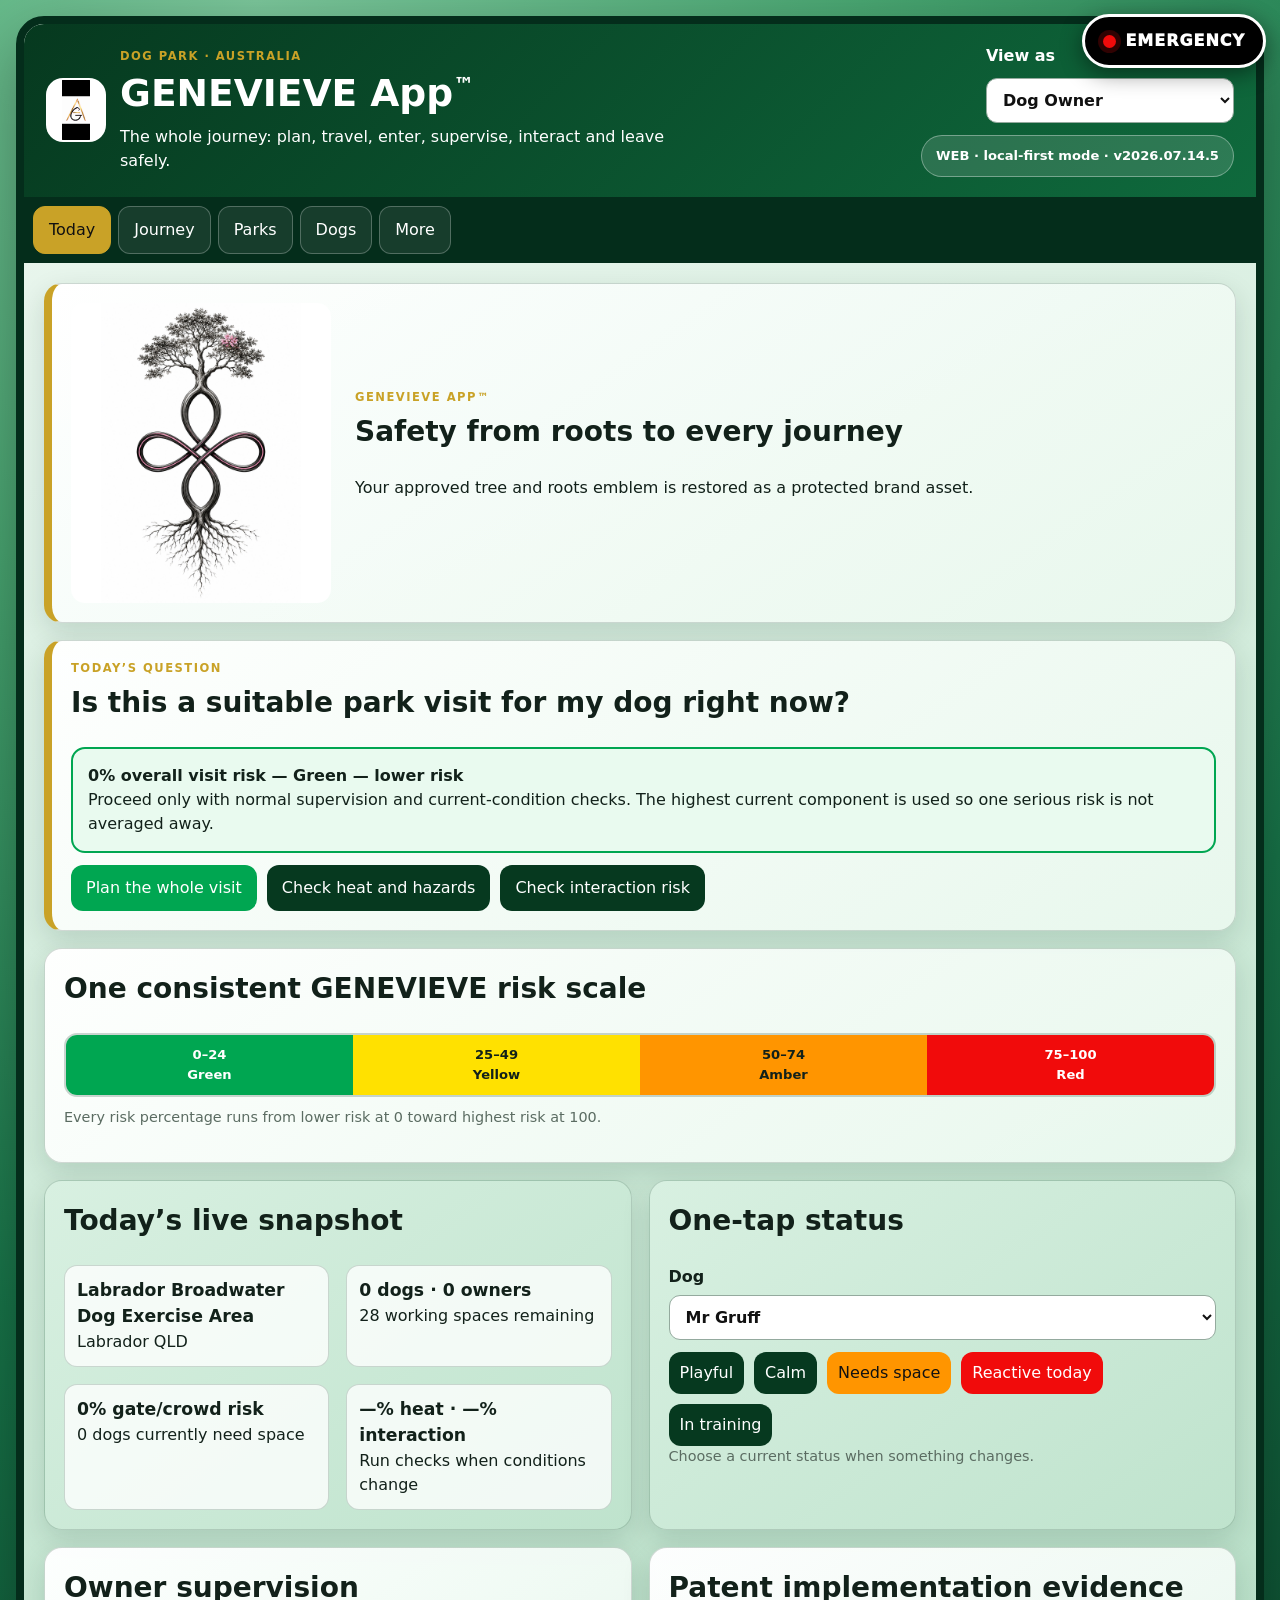
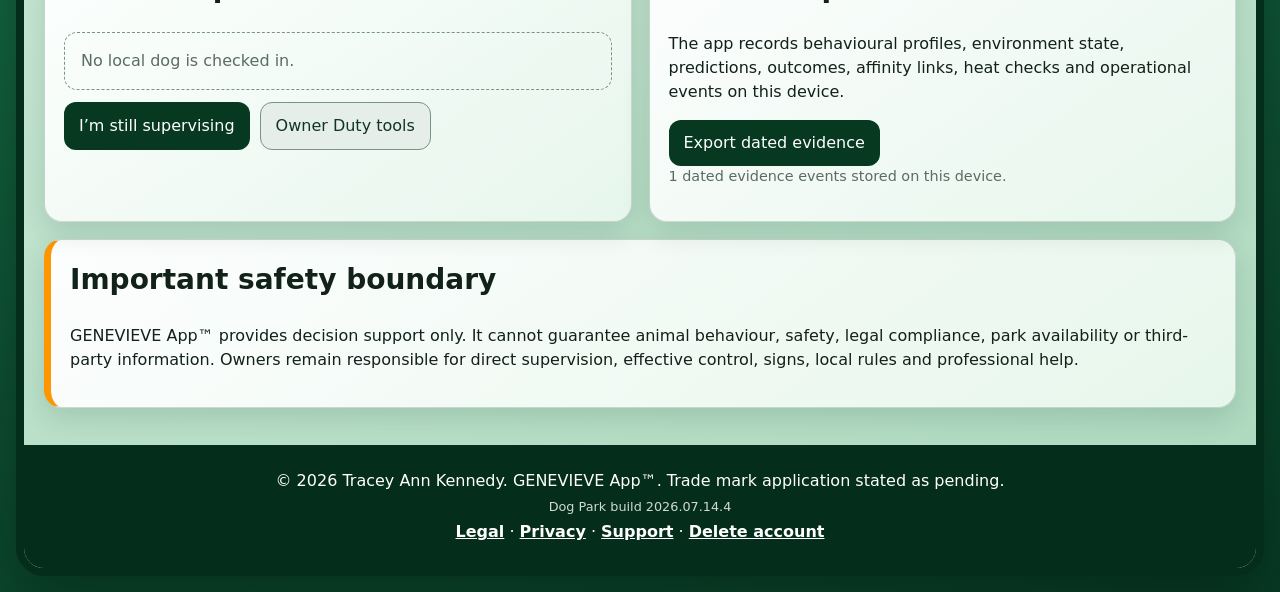
==== commit 23118541: "Add files via upload" ====
--- a/GENEVIEVE_DOG_PARK_READY_TO_DEPLOY_2026-07-14_V4/index.html
+++ b/GENEVIEVE_DOG_PARK_READY_TO_DEPLOY_2026-07-14_V4/index.html
@@ -8,17 +8,23 @@
   <title>GENEVIEVE App™ Dog Park</title>
   <link rel="icon" href="./assets/app-icon-192.png">
   <link rel="apple-touch-icon" href="./assets/app-icon-192.png">
-  <link rel="manifest" href="./manifest.webmanifest?v=20260714.4">
-  <link rel="stylesheet" href="./styles.css?v=20260714.4">
-  <script src="./config.js?v=20260714.4"></script>
-  <script src="./logic.js?v=20260714.4"></script>
+  <link rel="manifest" href="./manifest.webmanifest?v=20260714.5">
+  <link rel="stylesheet" href="./styles.css?v=20260714.5">
+  <script src="./config.js?v=20260714.5"></script>
+  <script src="./logic.js?v=20260714.5"></script>
 </head>
 <body>
 <a class="skip-link" href="#main">Skip to content</a>
 <div class="app-shell">
+<div class="global-emergency-wrap">
+    <button id="globalEmergencyButton" class="global-emergency-button" data-go="emergency" aria-label="Open emergency help">
+      <span class="emergency-pulse" aria-hidden="true"></span>
+      EMERGENCY
+    </button>
+  </div>
   <header class="topbar">
     <div class="brand-row">
-      <img src="./assets/app-icon-192.png" alt="Dog Park utility icon" class="app-icon">
+      <img src="./assets/genevieve-ga-logo-approved-original.png" alt="Approved GENEVIEVE App gold A and black G logo" class="app-icon approved-ga-logo">
       <div>
         <p class="eyebrow">DOG PARK · AUSTRALIA</p>
         <h1>GENEVIEVE App<span class="tm">™</span></h1>
@@ -49,6 +55,14 @@
 
   <main id="main">
     <section id="today" class="screen active" data-group="today">
+      <section class="tree-brand-panel card" aria-label="GENEVIEVE App tree and roots logo">
+        <img src="./assets/genevieve-tree-logo-approved-original.jpeg" alt="Approved GENEVIEVE tree, infinity and roots logo" class="approved-tree-logo">
+        <div>
+          <p class="eyebrow">GENEVIEVE App™</p>
+          <h2>Safety from roots to every journey</h2>
+          <p>Your approved tree and roots emblem is restored as a protected brand asset.</p>
+        </div>
+      </section>
       <section class="hero card">
         <p class="eyebrow">TODAY’S QUESTION</p>
         <h2>Is this a suitable park visit for my dog right now?</h2>
@@ -192,7 +206,7 @@
 
     <section id="travel" class="screen" data-group="more"><section class="hero card"><p class="eyebrow">GREY NOMAD & TRIP PLANNER</p><h2>Plan a lower-stress dog-friendly trip anywhere in Australia</h2></section><section class="grid two"><form id="tripForm" class="card field-panel"><label>From <input name="from" value="Gold Coast QLD"></label><label>To <input name="to" value="Sydney NSW"></label><fieldset><legend>Needs</legend><div id="tripNeeds" class="filter-checks"></div></fieldset><button type="submit">Build route plan</button></form><article class="card"><h2>Suggested route</h2><div id="tripResult"></div></article></section></section>
 
-    <section id="emergency" class="screen" data-group="more"><section class="hero card danger-card"><p class="eyebrow">ONE-TAP HELP</p><h2>Emergency readiness</h2></section><section class="grid three"><article class="card"><h2>Restricted medical summary</h2><label>Dog <select id="emergencyDogSelect"></select></label><button id="showEmergencySummary" class="danger">Show summary</button><div id="emergencySummary"></div></article><article class="card"><h2>Nearest veterinarian</h2><label>Location <input id="vetLocation" value="Gold Coast QLD"></label><a id="vetSearchLink" class="button-link" target="_blank" rel="noopener">Find emergency vet</a></article><article class="card"><h2>I’m here alone</h2><label>Check-in time <select id="aloneTimerMinutes"><option value="15">15 minutes</option><option value="30">30 minutes</option><option value="60">60 minutes</option></select></label><button id="startAloneTimer">Start safety timer</button><button id="cancelAloneTimer" class="secondary">Cancel timer</button><p id="aloneTimerStatus" class="muted"></p></article></section></section>
+    <section id="emergency" class="screen" data-group="more"><section class="hero card official-emergency-card"><p class="eyebrow">OFFICIAL EMERGENCY — BLACK CONTROL</p><h2>Emergency help</h2><div class="emergency-primary-actions"><a class="call-000-button" href="tel:000" aria-label="Call Triple Zero 000 for a life-threatening emergency">Call 000 — life-threatening emergency</a><button class="secondary" data-go="lost-found">Lost dog alert</button><button class="secondary" data-go="incident">Record incident</button></div><p class="emergency-note">Call 000 only for life-threatening emergencies or immediate danger. For an animal medical emergency, contact the nearest emergency veterinarian.</p></section><section class="grid three"><article class="card"><h2>Restricted medical summary</h2><label>Dog <select id="emergencyDogSelect"></select></label><button id="showEmergencySummary" class="danger">Show summary</button><div id="emergencySummary"></div></article><article class="card"><h2>Nearest veterinarian</h2><label>Location <input id="vetLocation" value="Gold Coast QLD"></label><a id="vetSearchLink" class="button-link" target="_blank" rel="noopener">Find emergency vet</a></article><article class="card"><h2>I’m here alone</h2><label>Check-in time <select id="aloneTimerMinutes"><option value="15">15 minutes</option><option value="30">30 minutes</option><option value="60">60 minutes</option></select></label><button id="startAloneTimer">Start safety timer</button><button id="cancelAloneTimer" class="secondary">Cancel timer</button><p id="aloneTimerStatus" class="muted"></p></article></section></section>
 
     <section id="lost-found" class="screen" data-group="more"><section class="hero card"><p class="eyebrow">LOST & FOUND</p><h2>Create a local record and escalation plan</h2></section><section class="grid two"><form id="lostFoundForm" class="card field-panel"><label>Type <select name="type"><option value="lost">Lost dog</option><option value="found">Found dog</option><option value="sighted">Sighted dog</option></select></label><label>Description <input name="description" required></label><label>Location <input name="location" required></label><label>Urgency <select name="urgency"><option value="watch">Watch</option><option value="urgent">Urgent search</option><option value="danger">Immediate danger</option></select></label><label>Contact note <input name="contact"></label><button class="danger" type="submit">Create alert record</button></form><article class="card"><h2>Current records</h2><div id="lostFoundList"></div></article></section></section>
 
@@ -250,8 +264,8 @@
 
   <nav class="bottom-nav" aria-label="Mobile navigation"><button class="active" data-go="today" data-main="today">Today</button><button data-go="before-leaving" data-main="journey">Journey</button><button data-go="park-search" data-main="parks">Parks</button><button data-go="dog-list" data-main="dogs">Dogs</button><button data-go="more" data-main="more">More</button></nav>
 </div>
-<script src="./native-billing-bridge.js?v=20260714.4"></script>
-<script src="./backend.js?v=20260714.4"></script>
-<script src="./app.js?v=20260714.4"></script>
+<script src="./native-billing-bridge.js?v=20260714.5"></script>
+<script src="./backend.js?v=20260714.5"></script>
+<script src="./app.js?v=20260714.5"></script>
 </body>
 </html>
--- a/GENEVIEVE_DOG_PARK_READY_TO_DEPLOY_2026-07-14_V4/styles.css
+++ b/GENEVIEVE_DOG_PARK_READY_TO_DEPLOY_2026-07-14_V4/styles.css
@@ -36,3 +36,116 @@
   .role-switch-card select{min-height:50px;font-size:1rem}
   #forceAppUpdate{width:100%}
 }
+
+
+/* v2026.07.14.5 — exact approved logos and permanent emergency control */
+.approved-ga-logo {
+  object-fit: contain;
+  object-position: center;
+  padding: 0;
+  background: #fff;
+}
+.tree-brand-panel {
+  display: grid;
+  grid-template-columns: minmax(150px, 260px) 1fr;
+  gap: 24px;
+  align-items: center;
+  border-left: 8px solid var(--gold);
+  overflow: hidden;
+}
+.approved-tree-logo {
+  width: 100%;
+  max-height: 300px;
+  object-fit: contain;
+  object-position: center;
+  display: block;
+  background: #fff;
+  border-radius: 14px;
+}
+.global-emergency-wrap {
+  position: fixed;
+  right: max(14px, env(safe-area-inset-right));
+  top: max(14px, env(safe-area-inset-top));
+  z-index: 1000;
+}
+.global-emergency-button {
+  background: #000;
+  color: #fff;
+  border: 3px solid #fff;
+  box-shadow: 0 6px 22px rgba(0,0,0,.45);
+  border-radius: 999px;
+  min-height: 52px;
+  padding: 12px 18px;
+  letter-spacing: .06em;
+  font-weight: 950;
+  display: inline-flex;
+  gap: 9px;
+  align-items: center;
+}
+.global-emergency-button:hover,
+.global-emergency-button:focus-visible {
+  background: #000;
+  filter: none;
+  outline: 4px solid var(--red);
+  outline-offset: 3px;
+}
+.emergency-pulse {
+  width: 13px;
+  height: 13px;
+  border-radius: 50%;
+  background: var(--red);
+  box-shadow: 0 0 0 5px rgba(241,11,11,.2);
+}
+.official-emergency-card {
+  background: #000;
+  color: #fff;
+  border-left: 8px solid #000;
+  outline: 4px solid var(--red);
+}
+.official-emergency-card .eyebrow {
+  color: #fff;
+}
+.emergency-primary-actions {
+  display: flex;
+  gap: 10px;
+  flex-wrap: wrap;
+  margin: 14px 0;
+}
+.call-000-button {
+  background: var(--red);
+  color: #fff;
+  border-radius: 12px;
+  padding: 13px 17px;
+  text-decoration: none;
+  font-weight: 950;
+  display: inline-flex;
+  align-items: center;
+  justify-content: center;
+  min-height: 48px;
+}
+.emergency-note {
+  margin: 0;
+  color: #fff;
+}
+@media(max-width:760px) {
+  .global-emergency-wrap {
+    top: auto;
+    bottom: calc(70px + env(safe-area-inset-bottom));
+    right: 10px;
+  }
+  .global-emergency-button {
+    min-height: 48px;
+    padding: 10px 14px;
+    font-size: .82rem;
+  }
+  .tree-brand-panel {
+    grid-template-columns: 1fr;
+    text-align: center;
+  }
+  .approved-tree-logo {
+    max-height: 250px;
+  }
+  .emergency-primary-actions > * {
+    width: 100%;
+  }
+}
